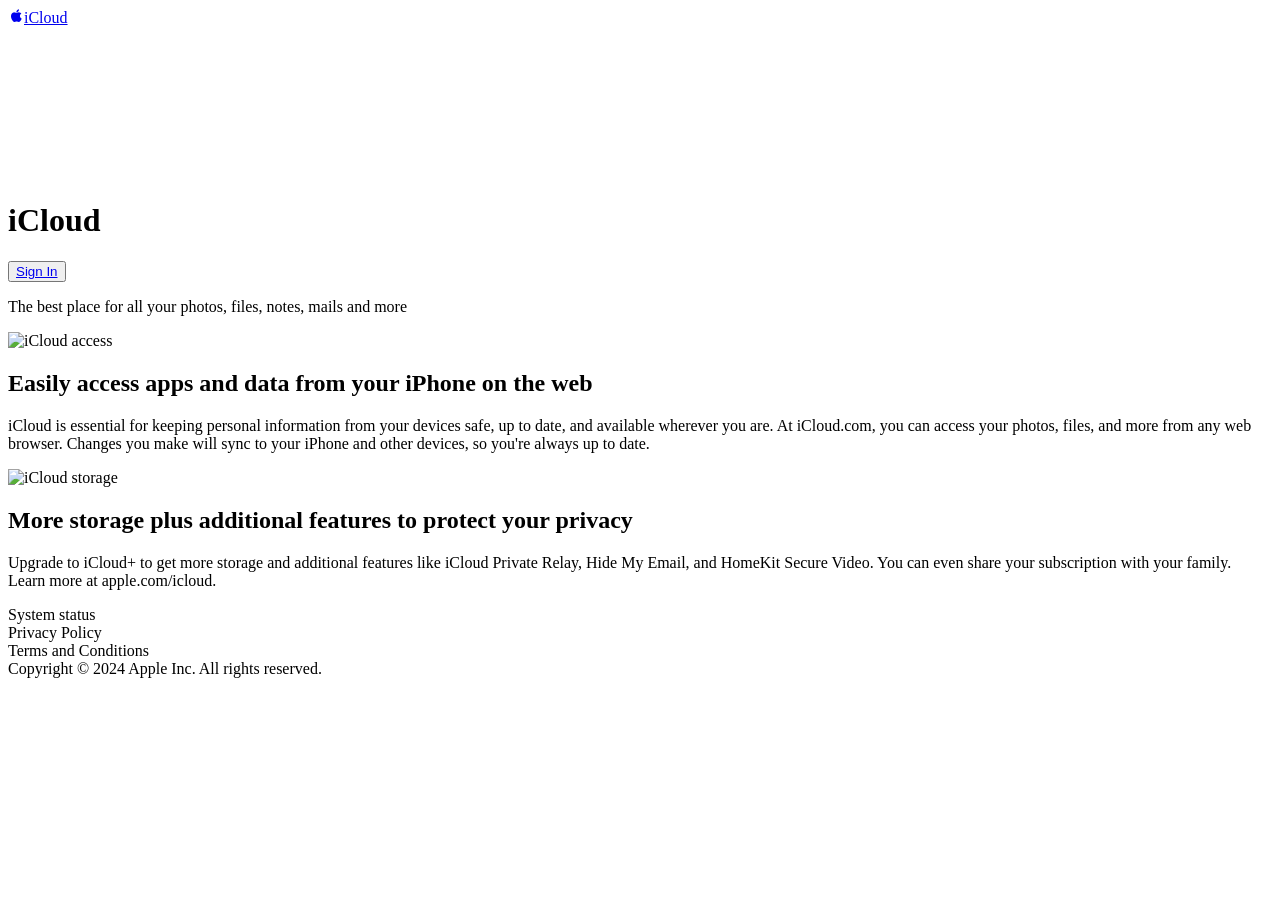
==== index.html @ 1e56861a "Update index.html" ====
<!DOCTYPE html>
<html lang="en">

<head>
    <meta charset="UTF-8">
    <meta name="viewport" content="width=device-width, initial-scale=1.0">
    <link rel="stylesheet" href="style.css">
    <link href='https://unpkg.com/boxicons@2.1.4/css/boxicons.min.css' rel='stylesheet'>
    <link rel="icon" href="ICO/favicon-16x16.png">
    <title>iCloud</title>
</head>

<body>
    <header>
        <nav class="nav-container">
            <a href="#" class="icloud-logo"><i class='bx bxl-apple'></i>iCloud</a>
        </nav>
    </header>
    <main>
        <div class="hero-section">
            <div class="memoji-vid mobile-hidden">
                <video autoplay loop muted playsinline src="VID/Memojis Animation video.mp4" id="memoji-vid"></video>
            </div>
            <div class="heading">
                <h1>iCloud</h1>
            </div>
            <div class="sign-in">
                <button id="sign-in-btn" class="sign-in-button">
                    <a href="sign-in.html">Sign In</a>
                </button>
            </div>
            <div class="intro">
                <p id="intro-text">
                    The best place for all your photos, files, notes, mails and more
                </p>
            </div>
        </div>

        <div class="box-container">
            <div class="box-1">
                <div class="box-content">
                    <img src="IMG/Icloud-box-1.png" alt="iCloud access" class="box-1-img" loading="lazy">
                    <h2 id="box-1-heading">Easily access apps and data from your iPhone on the web</h2>
                    <p class="box-1-txt">iCloud is essential for keeping personal information from your devices safe, up to date, and available wherever you are. At iCloud.com, you can access your photos, files, and more from any web browser. Changes you make will sync to your iPhone and other devices, so you're always up to date.</p>
                </div>
            </div>
            <div class="box-2">
                <div class="box-content">
                    <img src="IMG/Icloud-box-2.png" alt="iCloud storage" class="box-2-img" loading="lazy">
                    <h2 id="box-2-heading">More storage plus additional features to protect your privacy</h2>
                    <p class="box-2-txt">Upgrade to iCloud+ to get more storage and additional features like iCloud Private Relay, Hide My Email, and HomeKit Secure Video. You can even share your subscription with your family. Learn more at apple.com/icloud.</p>
                </div>
            </div>
        </div>

        <footer class="footer-responsive">
            <div class="footer-div">
                <span>System status</span>
                <div class="sep"></div>
                <span>Privacy Policy</span>
                <div class="sep"></div>
                <span>Terms and Conditions</span>
            </div>
            <div class="footer-div copyright">
                Copyright © 2024 Apple Inc. All rights reserved.
            </div>
        </footer>
    </main>
</body>

</html>
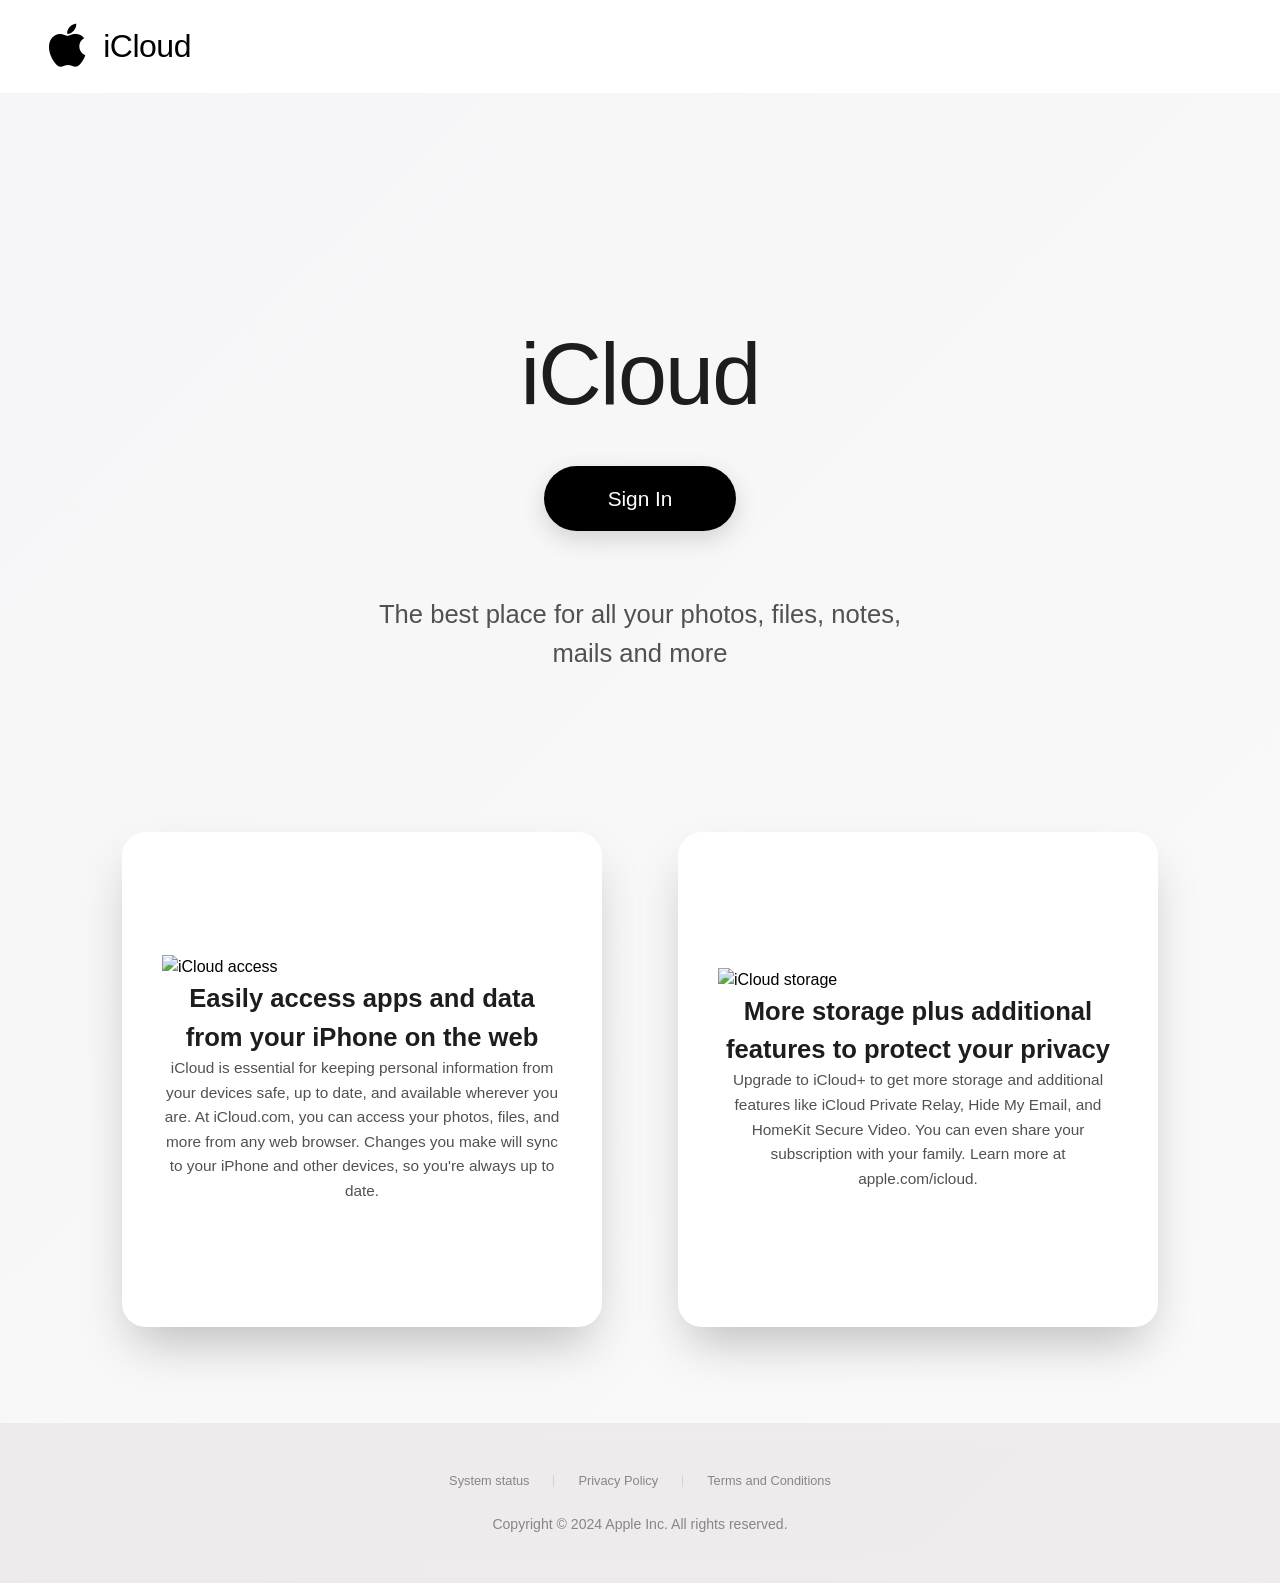
==== commit f3cf1224: "Update index.html" ====
--- a/index.html
+++ b/index.html
@@ -18,7 +18,8 @@
     </header>
     <main>
         <div class="hero-section">
-            <div class="memoji-vid mobile-hidden">
+            <!-- ✅ VIDEO VISIBLE EN MÓVIL - SIN mobile-hidden -->
+            <div class="memoji-vid">
                 <video autoplay loop muted playsinline src="VID/Memojis Animation video.mp4" id="memoji-vid"></video>
             </div>
             <div class="heading">
--- a/style.css
+++ b/style.css
@@ -0,0 +1,438 @@
+@import url('https://fonts.googleapis.com/css2?family=SF+Pro+Display:wght@100;200;300;400;500;600;700;800;900&display=swap');
+
+* {
+    padding: 0;
+    margin: 0;
+    box-sizing: border-box;
+}
+
+a { color: inherit; text-decoration: none; }
+
+body {
+    font-family: 'SF Pro Display', -apple-system, BlinkMacSystemFont, 'Roboto', sans-serif;
+    background: linear-gradient(135deg, #f5f5f7 0%, #fafafa 100%);
+    overflow-x: hidden;
+    line-height: 1.5;
+}
+
+/* HEADER - FUNCIONA EN AMBAS PÁGINAS */
+header nav, header .nav-container {
+    padding: 1.2rem 2.5rem;
+    position: sticky;
+    top: 0;
+    background: rgba(255,255,255,0.95);
+    backdrop-filter: blur(20px);
+    z-index: 100;
+}
+
+.icloud-logo {
+    font-size: clamp(1.4rem, 4.5vw, 2rem);
+    font-weight: 300;
+    display: flex;
+    align-items: center;
+    gap: 0.6rem;
+    color: #000;
+    letter-spacing: -0.015em;
+}
+
+.icloud-logo i { font-size: 1.7em; color: #000; }
+
+/* ============= INDEX PAGE ============= */
+.hero-section { 
+    display: flex; 
+    flex-direction: column; 
+    align-items: center; 
+    justify-content: center; 
+    min-height: 70vh; 
+    padding: 2rem 1rem; 
+    text-align: center; 
+}
+
+/* ✅ VIDEO RESPONSIVE - VISIBLE EN MÓVIL Y PC */
+.memoji-vid {
+    max-width: 100%; 
+    height: auto; 
+    margin-bottom: 2rem; 
+}
+
+.memoji-vid video { 
+    width: 100%; 
+    max-width: 800px; 
+    height: auto; 
+    border-radius: 24px; 
+    object-fit: cover;
+    will-change: transform;
+}
+
+/* ❌ SOLO ocultar en móviles MUY pequeños (<480px) */
+@media (max-width: 480px) { 
+    .memoji-vid { display: none; } 
+}
+
+.heading h1 {
+    font-size: clamp(3rem, 8vw, 5.5rem);
+    font-weight: 300;
+    margin: 1rem 0;
+    line-height: 1;
+    color: #1d1d1f;
+    letter-spacing: -0.02em;
+}
+
+.sign-in-button, #sign-in-btn {
+    padding: clamp(1rem, 2.5vw, 1.3rem) clamp(2.5rem, 6vw, 4rem);
+    border: none;
+    border-radius: 999px;
+    background: #000;
+    color: #fff;
+    font-size: clamp(1.1rem, 3vw, 1.3rem);
+    font-weight: 400;
+    cursor: pointer;
+    transition: all 0.3s cubic-bezier(0.25, 0.46, 0.45, 0.94);
+    margin: 2rem 0;
+    box-shadow: 0 8px 25px rgba(0,0,0,0.15);
+    display: inline-block;
+}
+
+.sign-in-button:hover, #sign-in-btn:hover {
+    background: #1a1a1a;
+    transform: translateY(-3px);
+    box-shadow: 0 15px 35px rgba(0,0,0,0.25);
+}
+
+#intro-text, .intro p {
+    font-size: clamp(1.2rem, 2.5vw, 1.6rem);
+    width: min(90%, 550px);
+    text-align: center;
+    margin: 2rem auto;
+    font-weight: 400;
+    color: #515154;
+}
+
+/* BOXES */
+.box-container {
+    display: flex; 
+    align-items: center; 
+    justify-content: center;
+    width: min(95%, 1200px); 
+    margin: 6rem auto;
+    gap: clamp(3rem, 6vw, 5rem); 
+    flex-wrap: wrap;
+}
+
+.box-1, .box-2 {
+    flex: 1; 
+    min-width: 320px; 
+    max-width: 480px;
+    border-radius: 24px;
+    box-shadow: 0 25px 50px -12px rgba(0,0,0,0.25);
+    display: flex; 
+    flex-direction: column; 
+    justify-content: center;
+    gap: 1.5rem; 
+    padding: 2.5rem;
+    height: clamp(480px, 55vh, 550px);
+    transition: all 0.3s cubic-bezier(0.25, 0.46, 0.45, 0.94);
+    background: white;
+    will-change: transform, box-shadow;
+}
+
+.box-1:hover, .box-2:hover {
+    transform: translateY(-8px);
+    box-shadow: 0 35px 70px -15px rgba(0,0,0,0.3);
+}
+
+.box-1-img, .box-2-img { 
+    width: clamp(140px, 22vw, 200px); 
+    height: auto; 
+    margin: 0 auto; 
+}
+#box-1-heading, #box-2-heading { 
+    font-size: clamp(1.3rem, 2.1vw, 1.6rem); 
+    font-weight: 600; 
+    text-align: center; 
+    color: #1d1d1f; 
+}
+.box-1-txt, .box-2-txt { 
+    font-size: clamp(0.95rem, 1.2vw, 1.05rem); 
+    text-align: center; 
+    line-height: 1.6; 
+    color: #515154; 
+}
+
+/* ============= LOGIN PAGE ============= */
+#main {
+    min-height: 100vh;
+    display: flex;
+    align-items: center;
+    justify-content: center;
+    padding: 2rem 1rem;
+}
+
+#sign-in {
+    background: white;
+    border-radius: 24px;
+    box-shadow: 0 8px 32px rgba(0,0,0,0.12);
+    width: clamp(360px, 92vw, 440px);
+    padding: 3rem 2.5rem 2.5rem;
+    position: relative;
+    overflow: visible;
+}
+
+.login-form {
+    display: flex;
+    flex-direction: column;
+    align-items: center;
+    gap: 1.5rem;
+    position: relative;
+}
+
+#apple-color-logo { 
+    width: clamp(105px, 25vw, 135px); 
+    height: auto; 
+}
+
+#sign-in p {
+    font-size: clamp(1.25rem, 3.2vw, 1.5rem);
+    font-weight: 600;
+    color: #1d1d1f;
+    text-align: center;
+    margin: 0;
+}
+
+.input-group {
+    width: 100%;
+    position: relative;
+}
+
+#email-phone, #password {
+    width: 100%;
+    padding: 1.15rem 3.5rem 1.15rem 1.4rem;
+    font-size: clamp(1rem, 2.4vw, 1.08rem);
+    border: 2px solid transparent;
+    border-radius: 14px;
+    background: #f5f5f7;
+    transition: all 0.3s cubic-bezier(0.25, 0.8, 0.25, 1);
+    font-family: inherit;
+    font-weight: 400;
+}
+
+#email-phone:focus, #password:focus {
+    border-color: #007AFF;
+    background: white;
+    box-shadow: 0 0 0 4px rgba(0,122,255,0.1);
+    outline: none;
+}
+
+#email-phone::placeholder { color: #999; }
+
+.password-field {
+    opacity: 0;
+    max-height: 0;
+    overflow: hidden;
+    transform: scaleY(0.8) translateY(-10px);
+    transition: all 0.4s cubic-bezier(0.34, 1.56, 0.64, 1);
+    margin-top: 0;
+    position: relative;
+}
+
+.password-field.show {
+    opacity: 1;
+    max-height: 75px;
+    transform: scaleY(1) translateY(0);
+    margin-top: 1rem;
+}
+
+.bx-right-arrow-circle {
+    position: absolute;
+    right: 1.2rem;
+    top: 50%;
+    transform: translateY(-50%);
+    font-size: clamp(1.3rem, 2.8vw, 1.4rem);
+    color: #007AFF;
+    cursor: pointer;
+    transition: all 0.3s ease;
+    padding: 0.6rem;
+    z-index: 10;
+}
+
+.bx-right-arrow-circle:hover { 
+    color: #0056B3; 
+    transform: translateY(-50%) scale(1.05); 
+}
+
+.bx-lock-alt {
+    position: absolute;
+    right: 1.2rem;
+    top: 50%;
+    transform: translateY(-50%);
+    font-size: clamp(1.25rem, 2.6vw, 1.35rem);
+    color: #86868b;
+}
+
+.submit-btn {
+    width: 100%;
+    padding: 1.2rem;
+    background: #007AFF;
+    color: white;
+    border: none;
+    border-radius: 14px;
+    font-size: clamp(1.05rem, 2.3vw, 1.1rem);
+    font-weight: 600;
+    cursor: pointer;
+    transition: all 0.35s cubic-bezier(0.25, 0.46, 0.45, 0.94);
+    opacity: 0;
+    transform: translateY(10px) scale(0.98);
+    margin-top: 0;
+}
+
+.submit-btn.show {
+    opacity: 1;
+    transform: translateY(0) scale(1);
+    margin-top: 0.5rem;
+}
+
+.submit-btn:hover:not(:disabled) { 
+    background: #0066CC; 
+    transform: translateY(-2px) scale(1.02);
+}
+
+.submit-btn:disabled {
+    background: #ccc;
+    cursor: not-allowed;
+    transform: none;
+}
+
+/* ✅ ERROR PARA LOGIN - COMPLEMENTA TU JS */
+.error-message {
+    position: absolute;
+    top: -60px;
+    left: 50%;
+    transform: translateX(-50%) translateY(100%);
+    background: #ff3b30;
+    color: white;
+    padding: 0.8rem 1.5rem;
+    text-align: center;
+    font-size: 0.9rem;
+    font-weight: 500;
+    border-radius: 12px;
+    box-shadow: 0 4px 16px rgba(255,59,48,0.4);
+    white-space: nowrap;
+    opacity: 0;
+    transition: all 0.3s cubic-bezier(0.25, 0.46, 0.45, 0.94);
+    z-index: 20;
+    max-width: 90%;
+}
+
+.error-message.show {
+    transform: translateX(-50%) translateY(0);
+    opacity: 1;
+}
+
+.login-options {
+    width: 100%;
+    margin-top: 1rem;
+    padding-top: 1rem;
+    border-top: 1px solid #f2f2f7;
+}
+
+.checkbox-label {
+    display: flex;
+    align-items: flex-start;
+    width: 100%;
+    font-size: clamp(0.88rem, 1.95vw, 0.96rem);
+    color: #6e6e73;
+    cursor: pointer;
+    gap: 0.8rem;
+    padding: 0.4rem 0;
+    margin-bottom: 0.5rem;
+}
+
+#check { 
+    width: 18px; 
+    height: 18px; 
+    accent-color: #007AFF;
+    flex-shrink: 0;
+    margin-top: 2px;
+}
+
+.links {
+    display: flex;
+    flex-direction: column;
+    align-items: center;
+    gap: 0.6rem;
+    width: 100%;
+}
+
+.links a {
+    color: #007AFF;
+    font-size: clamp(0.87rem, 1.85vw, 0.94rem);
+    font-weight: 500;
+    padding: 0.4rem 0;
+    transition: color 0.25s ease;
+}
+
+.links a:hover { color: #0056B3; }
+
+/* FOOTER - FUNCIONA EN AMBAS PÁGINAS */
+footer, .footer-responsive {
+    display: flex; 
+    flex-direction: column; 
+    justify-content: center; 
+    align-items: center;
+    background: rgba(225, 222, 222, 0.5); 
+    padding: 3rem 2rem; 
+    gap: 1.5rem;
+    text-align: center; 
+    margin-top: 5rem; 
+    backdrop-filter: blur(10px);
+}
+
+.footer-div {
+    display: flex; 
+    flex-wrap: wrap; 
+    font-size: clamp(0.75rem, 1vw, 0.85rem);
+    color: #86868b; 
+    align-items: center; 
+    justify-content: center; 
+    gap: 1.5rem;
+}
+
+.footer-div span {
+    transition: color 0.2s ease;
+}
+
+.footer-div span:hover {
+    color: #1d1d1f;
+}
+
+.sep { 
+    background: #d2d2d7; 
+    height: 12px; 
+    width: 1px; 
+}
+
+@media (max-width: 480px) { 
+    .sep { display: none; } 
+    .footer-div { flex-direction: column; gap: 1rem; } 
+}
+
+.footer-div.copyright {
+    font-size: clamp(0.8rem, 1.1vw, 0.9rem);
+}
+
+/* RESPONSIVE GENERAL */
+@media (max-width: 768px) {
+    header nav, header .nav-container { padding: 1rem 1.5rem; }
+    .box-container { flex-direction: column; width: 95%; gap: 3rem; }
+    .box-1, .box-2 { max-width: 100%; height: auto; min-height: 420px; }
+}
+
+@media (max-width: 480px) {
+    #main { padding: 1.5rem 1rem; }
+    #sign-in { width: 96vw; padding: 2.5rem 2rem 2rem; margin: 1rem; }
+    #apple-color-logo { width: 90px; }
+}
+
+@media (max-height: 500px) and (orientation: landscape) {
+    #sign-in { padding: 2.5rem 2rem; gap: 1.4rem; }
+}
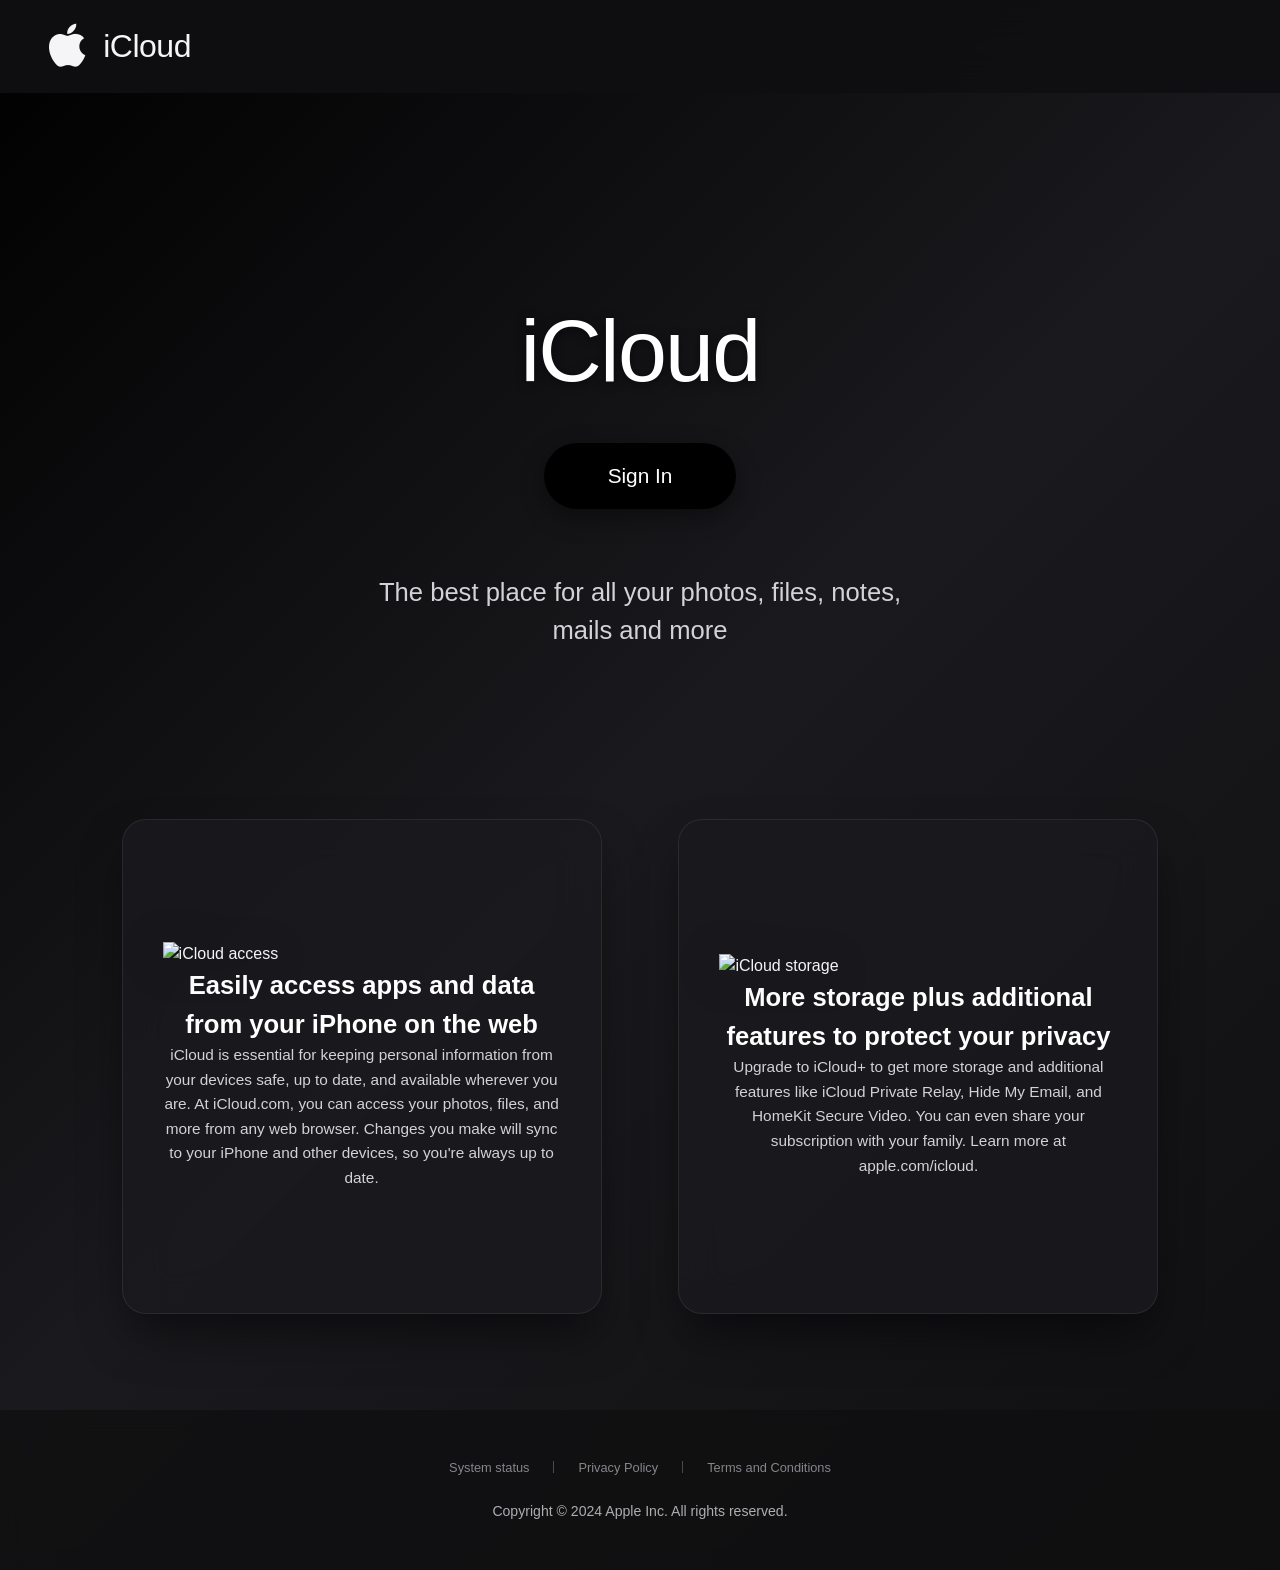
==== commit ae3534b8: "Update index.html" ====
--- a/index.html
+++ b/index.html
@@ -18,7 +18,6 @@
     </header>
     <main>
         <div class="hero-section">
-            <!-- ✅ VIDEO VISIBLE EN MÓVIL - SIN mobile-hidden -->
             <div class="memoji-vid">
                 <video autoplay loop muted playsinline src="VID/Memojis Animation video.mp4" id="memoji-vid"></video>
             </div>
--- a/style.css
+++ b/style.css
@@ -10,17 +10,20 @@
 
 body {
     font-family: 'SF Pro Display', -apple-system, BlinkMacSystemFont, 'Roboto', sans-serif;
-    background: linear-gradient(135deg, #f5f5f7 0%, #fafafa 100%);
+    /* 🔥 MODO OSCURO - GRADIENTE OSCURO ORIGINAL DE iCLOUD */
+    background: linear-gradient(135deg, #000000 0%, #1a1a1e 50%, #0f0f11 100%);
     overflow-x: hidden;
     line-height: 1.5;
-}
-
-/* HEADER - FUNCIONA EN AMBAS PÁGINAS */
+    color: #f5f5f7;
+}
+
+/* HEADER OSCURO */
 header nav, header .nav-container {
     padding: 1.2rem 2.5rem;
     position: sticky;
     top: 0;
-    background: rgba(255,255,255,0.95);
+    /* 🔥 FONDO OSCURO CON BLUR */
+    background: rgba(15, 15, 17, 0.95);
     backdrop-filter: blur(20px);
     z-index: 100;
 }
@@ -31,13 +34,17 @@
     display: flex;
     align-items: center;
     gap: 0.6rem;
-    color: #000;
+    /* 🔥 TEXTO BLANCO */
+    color: #f5f5f7;
     letter-spacing: -0.015em;
 }
 
-.icloud-logo i { font-size: 1.7em; color: #000; }
-
-/* ============= INDEX PAGE ============= */
+.icloud-logo i { 
+    font-size: 1.7em; 
+    color: #f5f5f7; 
+}
+
+/* HERO SECTION OSCURA */
 .hero-section { 
     display: flex; 
     flex-direction: column; 
@@ -48,25 +55,15 @@
     text-align: center; 
 }
 
-/* ✅ VIDEO RESPONSIVE - VISIBLE EN MÓVIL Y PC */
-.memoji-vid {
-    max-width: 100%; 
-    height: auto; 
-    margin-bottom: 2rem; 
-}
-
 .memoji-vid video { 
     width: 100%; 
     max-width: 800px; 
     height: auto; 
     border-radius: 24px; 
-    object-fit: cover;
-    will-change: transform;
-}
-
-/* ❌ SOLO ocultar en móviles MUY pequeños (<480px) */
-@media (max-width: 480px) { 
-    .memoji-vid { display: none; } 
+}
+
+@media (max-width: 768px) { 
+    .memoji-vid video { max-width: 90vw; border-radius: 20px; }
 }
 
 .heading h1 {
@@ -74,29 +71,38 @@
     font-weight: 300;
     margin: 1rem 0;
     line-height: 1;
-    color: #1d1d1f;
+    /* 🔥 TEXTO BLANCO PRINCIPAL */
+    color: #ffffff;
     letter-spacing: -0.02em;
+    text-shadow: 0 2px 10px rgba(0,0,0,0.5);
 }
 
 .sign-in-button, #sign-in-btn {
     padding: clamp(1rem, 2.5vw, 1.3rem) clamp(2.5rem, 6vw, 4rem);
     border: none;
     border-radius: 999px;
-    background: #000;
-    color: #fff;
+    /* 🔥 BOTÓN NEGRO ORIGINAL */
+    background: #000000;
+    color: #ffffff;
     font-size: clamp(1.1rem, 3vw, 1.3rem);
     font-weight: 400;
     cursor: pointer;
     transition: all 0.3s cubic-bezier(0.25, 0.46, 0.45, 0.94);
     margin: 2rem 0;
-    box-shadow: 0 8px 25px rgba(0,0,0,0.15);
+    box-shadow: 0 8px 25px rgba(0,0,0,0.4);
     display: inline-block;
 }
 
 .sign-in-button:hover, #sign-in-btn:hover {
     background: #1a1a1a;
     transform: translateY(-3px);
-    box-shadow: 0 15px 35px rgba(0,0,0,0.25);
+    box-shadow: 0 15px 35px rgba(0,0,0,0.6);
+}
+
+.sign-in-button a {
+    color: white;
+    text-decoration: none;
+    font-size: inherit;
 }
 
 #intro-text, .intro p {
@@ -105,10 +111,11 @@
     text-align: center;
     margin: 2rem auto;
     font-weight: 400;
-    color: #515154;
-}
-
-/* BOXES */
+    /* 🔥 TEXTO GRIS CLARO */
+    color: #d2d2d7;
+}
+
+/* BOXES OSCUROS */
 .box-container {
     display: flex; 
     align-items: center; 
@@ -123,8 +130,11 @@
     flex: 1; 
     min-width: 320px; 
     max-width: 480px;
+    /* 🔥 FONDO OSCURO CON BORDE SUTIL */
+    background: rgba(26, 26, 30, 0.8);
+    border: 1px solid rgba(255, 255, 255, 0.08);
     border-radius: 24px;
-    box-shadow: 0 25px 50px -12px rgba(0,0,0,0.25);
+    box-shadow: 0 25px 50px -12px rgba(0,0,0,0.6);
     display: flex; 
     flex-direction: column; 
     justify-content: center;
@@ -132,50 +142,60 @@
     padding: 2.5rem;
     height: clamp(480px, 55vh, 550px);
     transition: all 0.3s cubic-bezier(0.25, 0.46, 0.45, 0.94);
-    background: white;
-    will-change: transform, box-shadow;
+    backdrop-filter: blur(20px);
 }
 
 .box-1:hover, .box-2:hover {
     transform: translateY(-8px);
-    box-shadow: 0 35px 70px -15px rgba(0,0,0,0.3);
+    box-shadow: 0 35px 70px -15px rgba(0,0,0,0.8);
+    border-color: rgba(255, 255, 255, 0.15);
 }
 
 .box-1-img, .box-2-img { 
     width: clamp(140px, 22vw, 200px); 
     height: auto; 
     margin: 0 auto; 
-}
+    filter: drop-shadow(0 4px 20px rgba(0,0,0,0.3));
+}
+
 #box-1-heading, #box-2-heading { 
     font-size: clamp(1.3rem, 2.1vw, 1.6rem); 
     font-weight: 600; 
     text-align: center; 
-    color: #1d1d1f; 
-}
+    /* 🔥 TEXTO BLANCO */
+    color: #ffffff; 
+}
+
 .box-1-txt, .box-2-txt { 
     font-size: clamp(0.95rem, 1.2vw, 1.05rem); 
     text-align: center; 
     line-height: 1.6; 
-    color: #515154; 
-}
-
-/* ============= LOGIN PAGE ============= */
+    /* 🔥 TEXTO GRIS CLARO */
+    color: #d2d2d7; 
+}
+
+/* LOGIN PAGE OSCURA */
 #main {
     min-height: 100vh;
     display: flex;
     align-items: center;
     justify-content: center;
     padding: 2rem 1rem;
+    /* 🔥 FONDO OSCURO EN MAIN */
+    background: linear-gradient(135deg, rgba(0,0,0,0.8) 0%, rgba(15,15,17,0.9) 100%);
 }
 
 #sign-in {
-    background: white;
+    /* 🔥 FORM OSCURO ORIGINAL */
+    background: rgba(26, 26, 30, 0.95);
+    border: 1px solid rgba(255, 255, 255, 0.08);
     border-radius: 24px;
-    box-shadow: 0 8px 32px rgba(0,0,0,0.12);
+    box-shadow: 0 25px 60px -12px rgba(0,0,0,0.7);
     width: clamp(360px, 92vw, 440px);
     padding: 3rem 2.5rem 2.5rem;
     position: relative;
     overflow: visible;
+    backdrop-filter: blur(30px);
 }
 
 .login-form {
@@ -188,15 +208,18 @@
 
 #apple-color-logo { 
     width: clamp(105px, 25vw, 135px); 
-    height: auto; 
+    height: auto;
+    filter: drop-shadow(0 4px 20px rgba(0,0,0,0.4));
 }
 
 #sign-in p {
     font-size: clamp(1.25rem, 3.2vw, 1.5rem);
     font-weight: 600;
-    color: #1d1d1f;
+    /* 🔥 TEXTO BLANCO */
+    color: #ffffff;
     text-align: center;
     margin: 0;
+    text-shadow: 0 1px 4px rgba(0,0,0,0.5);
 }
 
 .input-group {
@@ -208,22 +231,27 @@
     width: 100%;
     padding: 1.15rem 3.5rem 1.15rem 1.4rem;
     font-size: clamp(1rem, 2.4vw, 1.08rem);
-    border: 2px solid transparent;
+    /* 🔥 INPUTS OSCUROS */
+    background: rgba(52, 52, 56, 0.8);
+    border: 2px solid rgba(255, 255, 255, 0.08);
     border-radius: 14px;
-    background: #f5f5f7;
+    color: #ffffff;
     transition: all 0.3s cubic-bezier(0.25, 0.8, 0.25, 1);
     font-family: inherit;
     font-weight: 400;
 }
 
 #email-phone:focus, #password:focus {
-    border-color: #007AFF;
-    background: white;
-    box-shadow: 0 0 0 4px rgba(0,122,255,0.1);
+    border-color: #0a84ff;
+    background: rgba(255, 255, 255, 0.1);
+    box-shadow: 0 0 0 4px rgba(10, 132, 255, 0.2);
     outline: none;
-}
-
-#email-phone::placeholder { color: #999; }
+    color: #ffffff;
+}
+
+#email-phone::placeholder { 
+    color: rgba(210, 210, 215, 0.6); 
+}
 
 .password-field {
     opacity: 0;
@@ -248,7 +276,7 @@
     top: 50%;
     transform: translateY(-50%);
     font-size: clamp(1.3rem, 2.8vw, 1.4rem);
-    color: #007AFF;
+    color: #0a84ff;
     cursor: pointer;
     transition: all 0.3s ease;
     padding: 0.6rem;
@@ -256,7 +284,7 @@
 }
 
 .bx-right-arrow-circle:hover { 
-    color: #0056B3; 
+    color: #0066cc; 
     transform: translateY(-50%) scale(1.05); 
 }
 
@@ -266,13 +294,15 @@
     top: 50%;
     transform: translateY(-50%);
     font-size: clamp(1.25rem, 2.6vw, 1.35rem);
-    color: #86868b;
+    /* 🔥 ÍCONO GRIS CLARO */
+    color: #d2d2d7;
 }
 
 .submit-btn {
     width: 100%;
     padding: 1.2rem;
-    background: #007AFF;
+    /* 🔥 BOTÓN AZUL ORIGINAL */
+    background: #0a84ff;
     color: white;
     border: none;
     border-radius: 14px;
@@ -283,6 +313,7 @@
     opacity: 0;
     transform: translateY(10px) scale(0.98);
     margin-top: 0;
+    box-shadow: 0 4px 16px rgba(10, 132, 255, 0.4);
 }
 
 .submit-btn.show {
@@ -292,47 +323,23 @@
 }
 
 .submit-btn:hover:not(:disabled) { 
-    background: #0066CC; 
+    background: #0066cc; 
     transform: translateY(-2px) scale(1.02);
+    box-shadow: 0 8px 25px rgba(10, 132, 255, 0.5);
 }
 
 .submit-btn:disabled {
-    background: #ccc;
+    background: rgba(52, 52, 56, 0.6);
     cursor: not-allowed;
     transform: none;
 }
 
-/* ✅ ERROR PARA LOGIN - COMPLEMENTA TU JS */
-.error-message {
-    position: absolute;
-    top: -60px;
-    left: 50%;
-    transform: translateX(-50%) translateY(100%);
-    background: #ff3b30;
-    color: white;
-    padding: 0.8rem 1.5rem;
-    text-align: center;
-    font-size: 0.9rem;
-    font-weight: 500;
-    border-radius: 12px;
-    box-shadow: 0 4px 16px rgba(255,59,48,0.4);
-    white-space: nowrap;
-    opacity: 0;
-    transition: all 0.3s cubic-bezier(0.25, 0.46, 0.45, 0.94);
-    z-index: 20;
-    max-width: 90%;
-}
-
-.error-message.show {
-    transform: translateX(-50%) translateY(0);
-    opacity: 1;
-}
-
 .login-options {
     width: 100%;
     margin-top: 1rem;
     padding-top: 1rem;
-    border-top: 1px solid #f2f2f7;
+    /* 🔥 BORDE GRIS OSCURO */
+    border-top: 1px solid rgba(210, 210, 215, 0.2);
 }
 
 .checkbox-label {
@@ -340,7 +347,8 @@
     align-items: flex-start;
     width: 100%;
     font-size: clamp(0.88rem, 1.95vw, 0.96rem);
-    color: #6e6e73;
+    /* 🔥 TEXTO GRIS OSCURO */
+    color: #aeaeb2;
     cursor: pointer;
     gap: 0.8rem;
     padding: 0.4rem 0;
@@ -350,7 +358,7 @@
 #check { 
     width: 18px; 
     height: 18px; 
-    accent-color: #007AFF;
+    accent-color: #0a84ff;
     flex-shrink: 0;
     margin-top: 2px;
 }
@@ -364,22 +372,26 @@
 }
 
 .links a {
-    color: #007AFF;
+    /* 🔥 ENLACES AZULES */
+    color: #0a84ff;
     font-size: clamp(0.87rem, 1.85vw, 0.94rem);
     font-weight: 500;
     padding: 0.4rem 0;
     transition: color 0.25s ease;
 }
 
-.links a:hover { color: #0056B3; }
-
-/* FOOTER - FUNCIONA EN AMBAS PÁGINAS */
+.links a:hover { 
+    color: #0066cc; 
+}
+
+/* FOOTER OSCURO */
 footer, .footer-responsive {
     display: flex; 
     flex-direction: column; 
     justify-content: center; 
     align-items: center;
-    background: rgba(225, 222, 222, 0.5); 
+    /* 🔥 FONDO OSCURO */
+    background: rgba(15, 15, 17, 0.8); 
     padding: 3rem 2rem; 
     gap: 1.5rem;
     text-align: center; 
@@ -391,22 +403,15 @@
     display: flex; 
     flex-wrap: wrap; 
     font-size: clamp(0.75rem, 1vw, 0.85rem);
+    /* 🔥 TEXTO GRIS OSCURO */
     color: #86868b; 
     align-items: center; 
     justify-content: center; 
     gap: 1.5rem;
 }
 
-.footer-div span {
-    transition: color 0.2s ease;
-}
-
-.footer-div span:hover {
-    color: #1d1d1f;
-}
-
 .sep { 
-    background: #d2d2d7; 
+    background: rgba(210, 210, 215, 0.3); 
     height: 12px; 
     width: 1px; 
 }
@@ -418,9 +423,10 @@
 
 .footer-div.copyright {
     font-size: clamp(0.8rem, 1.1vw, 0.9rem);
-}
-
-/* RESPONSIVE GENERAL */
+    color: #aeaeb2;
+}
+
+/* RESPONSIVE */
 @media (max-width: 768px) {
     header nav, header .nav-container { padding: 1rem 1.5rem; }
     .box-container { flex-direction: column; width: 95%; gap: 3rem; }
